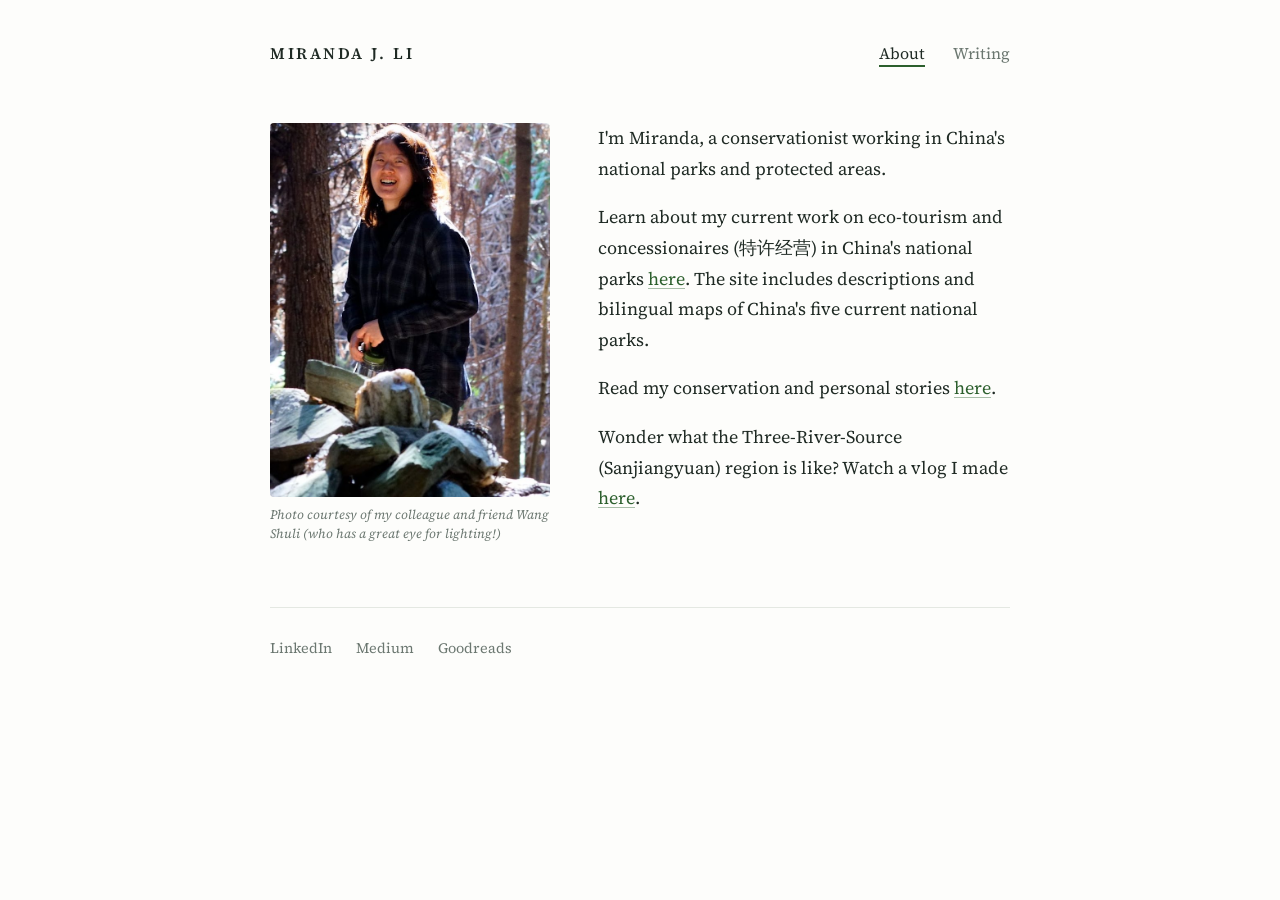
==== index.html @ 0c6e7264 "first version of site" ====
<!DOCTYPE html>
<html lang="en">
<head>
  <meta charset="utf-8">
  <meta name="viewport" content="width=device-width, initial-scale=1">
  <title>Miranda J. Li</title>
  <meta name="description" content="Miranda J. Li, conservationist working in China's national parks and protected areas.">
  <link rel="preconnect" href="https://fonts.googleapis.com">
  <link rel="preconnect" href="https://fonts.gstatic.com" crossorigin>
  <link rel="stylesheet" href="https://fonts.googleapis.com/css2?family=Source+Serif+4:ital,opsz,wght@0,8..60,400;0,8..60,600;1,8..60,400&display=swap">
  <link rel="stylesheet" href="style.css">
</head>
<body>

  <!-- ===== Navigation (same on every page) ===== -->
  <header class="site-header">
    <a class="site-name" href="index.html">MIRANDA J. LI</a>
    <nav>
      <a href="index.html" aria-current="page">About</a>
      <a href="writing.html">Writing</a>
    </nav>
  </header>

  <main>
    <section class="intro">
      <figure class="portrait">
        <!-- To change the photo: replace images/portrait.jpg with your own file of the same name -->
        <img src="images/portrait.jpg" alt="Miranda smiling in a forest">
        <figcaption>Photo courtesy of my colleague and friend Wang Shuli (who has a great eye for lighting!)</figcaption>
      </figure>
      <div>
        <p class="lead">I'm Miranda, a conservationist working in China's national parks and protected areas.</p>

        <p>Learn about my current work on eco-tourism and concessionaires (特许经营) in China's national parks
          <a href="https://www.yunjoynature.org/">here</a>. The site includes descriptions and bilingual maps of China's five current national parks.</p>

        <p>Read my conservation and personal stories <a href="writing.html">here</a>.</p>

        <p>Wonder what the Three-River-Source (Sanjiangyuan) region is like? Watch a vlog I made
          <a href="https://www.youtube.com/watch?v=DVLy5TYhTEs">here</a>.</p>
      </div>
    </section>
  </main>

  <!-- ===== Footer (same on every page) ===== -->
  <footer class="site-footer">
    <a href="https://www.linkedin.com/in/mirandali/">LinkedIn</a>
    <a href="https://mirandali.medium.com/">Medium</a>
    <a href="https://www.goodreads.com/user/show/40300286-miranda">Goodreads</a>
  </footer>

</body>
</html>
---- style.css ----
/* =========================================================
   Shared styles for every page.
   Change colors and fonts here and the whole site updates.
   The font itself is loaded by the <link> tags in each page's <head>.
   ========================================================= */
:root {
  --font: "Source Serif 4", Georgia, "Times New Roman", serif;
  --ink: #1f2a24;        /* main text */
  --muted: #6b7770;      /* captions, dates, nav */
  --accent: #2c5f2d;     /* links, hover color */
  --paper: #fdfdfb;      /* page background */
  --rule: #e4e8e2;       /* thin divider lines */
  --max: 780px;          /* content width */
}

* { box-sizing: border-box; }
html { -webkit-text-size-adjust: 100%; }
body {
  margin: 0;
  background: var(--paper);
  color: var(--ink);
  font-family: var(--font);
  font-size: 18px;
  line-height: 1.7;
  -webkit-font-smoothing: antialiased;
}
img { max-width: 100%; display: block; }

a {
  color: var(--accent);
  text-decoration: underline;
  text-decoration-thickness: 1px;
  text-underline-offset: 3px;
  text-decoration-color: color-mix(in srgb, var(--accent) 40%, transparent);
  transition: color .15s, text-decoration-color .15s;
}
a:hover { text-decoration-color: currentColor; }

/* ---- Top navigation ---- */
.site-header {
  display: flex; flex-wrap: wrap; align-items: baseline; justify-content: space-between;
  gap: .5rem 2rem;
  max-width: var(--max); margin: 0 auto; padding: 2.5rem 1.25rem 1.5rem;
}
.site-name {
  font-size: 1rem; font-weight: 600; letter-spacing: .16em;
  color: var(--ink); text-decoration: none;
}
.site-header nav { display: flex; gap: 1.75rem; }
.site-header nav a {
  font-size: 1rem; color: var(--muted); text-decoration: none;
}
.site-header nav a:hover,
.site-header nav a[aria-current="page"] { color: var(--ink); }
.site-header nav a[aria-current="page"] {
  text-decoration: underline; text-decoration-color: var(--accent);
  text-decoration-thickness: 2px; text-underline-offset: 6px;
}

/* ---- Page body ---- */
main { max-width: var(--max); margin: 0 auto; padding: 0 1.25rem 4rem; }
h1, h2 { font-weight: 600; line-height: 1.3; letter-spacing: -.01em; }
h1 { font-size: 2.1rem; margin: 2rem 0 2.25rem; }
h2 { font-size: 1.25rem; margin: 0 0 .3rem; }

/* Home page: portrait photo beside the intro text */
.intro {
  display: grid; grid-template-columns: 280px 1fr; gap: 3rem;
  align-items: start; margin-top: 2rem;
}
.portrait { margin: 0; }
.portrait img { width: 100%; aspect-ratio: 3 / 4; object-fit: cover; border-radius: 4px; }
.portrait figcaption {
  font-size: .8rem; font-style: italic; line-height: 1.45;
  color: var(--muted); margin-top: .6rem;
}
.intro .lead { margin-top: 0; }
@media (max-width: 700px) {
  .intro { grid-template-columns: 1fr; gap: 1.75rem; }
  .portrait { max-width: 300px; }
}

/* ---- Writing list ---- */
.post {
  display: grid; grid-template-columns: 180px 1fr; gap: 1.75rem;
  align-items: start;
  padding: 2rem 0; border-top: 1px solid var(--rule);
}
.post:first-of-type { border-top: 0; padding-top: 0; }
.post img {
  width: 100%; aspect-ratio: 4 / 3; object-fit: cover; border-radius: 4px;
  transition: opacity .15s;
}
.post > a:hover img { opacity: .85; }
.post h2 a { color: var(--ink); text-decoration: none; }
.post h2 a:hover { color: var(--accent); }
.meta { font-size: .85rem; color: var(--muted); margin: 0 0 .6rem; }
.post p { margin-top: 0; }
.post p:last-child { margin-bottom: 0; }
.more { margin-top: 1rem; padding-top: 2rem; border-top: 1px solid var(--rule); }

@media (max-width: 600px) {
  body { font-size: 17px; }
  h1 { font-size: 1.8rem; }
  .post { grid-template-columns: 1fr; gap: 1rem; }
  .post img { aspect-ratio: 16 / 9; }
}

/* ---- Footer ---- */
.site-footer {
  display: flex; flex-wrap: wrap; gap: .5rem 1.5rem;
  /* same width as the content above, so the divider lines up with the text */
  width: min(calc(var(--max) - 2.5rem), calc(100% - 2.5rem));
  margin: 0 auto; padding: 1.75rem 0 3.5rem;
  border-top: 1px solid var(--rule);
  font-size: .9rem;
}
.site-footer a { color: var(--muted); text-decoration: none; }
.site-footer a:hover { color: var(--accent); }
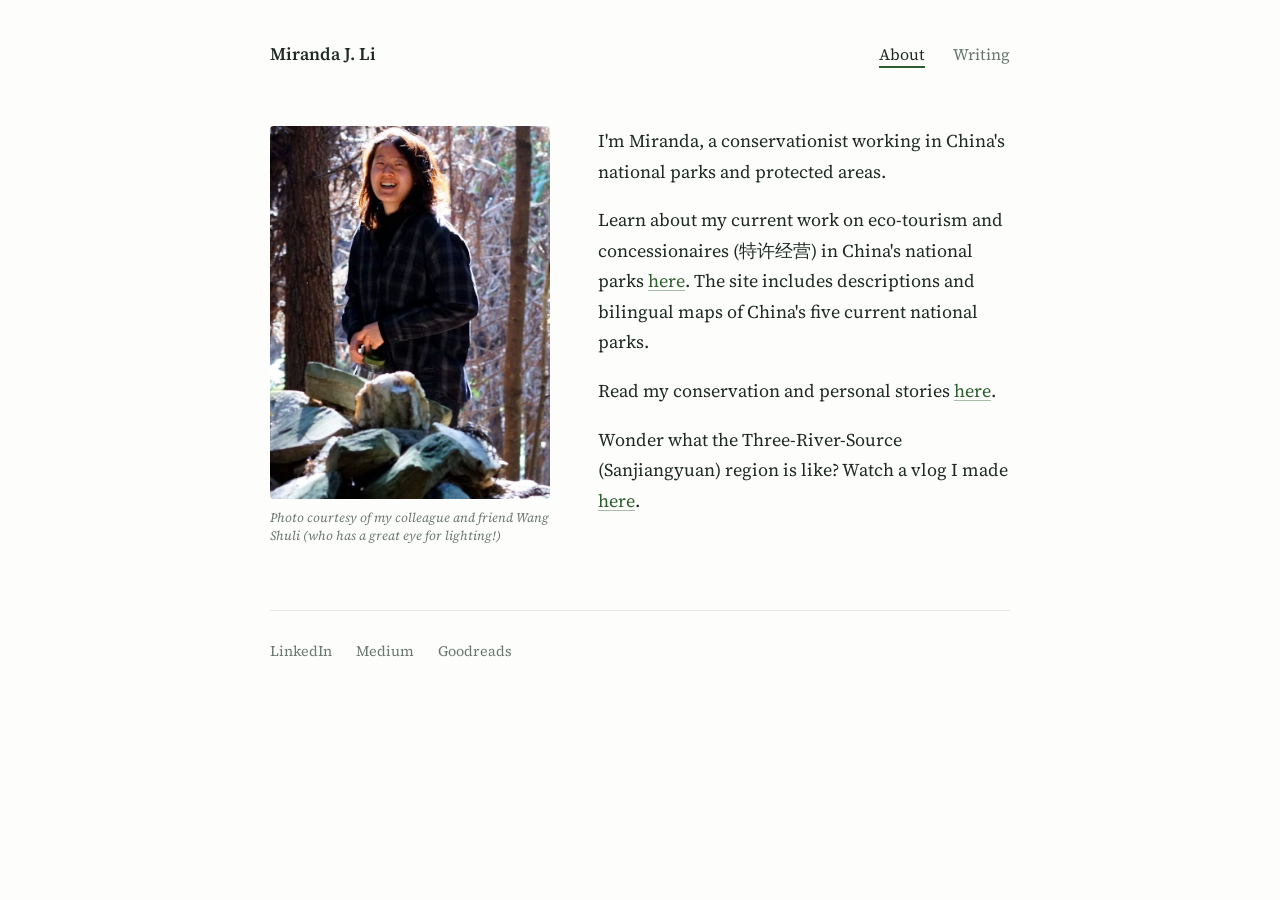
==== commit bcf58517: "changed formatting" ====
--- a/index.html
+++ b/index.html
@@ -14,7 +14,7 @@
 
   <!-- ===== Navigation (same on every page) ===== -->
   <header class="site-header">
-    <a class="site-name" href="index.html">MIRANDA J. LI</a>
+    <a class="site-name" href="index.html">Miranda J. Li</a>
     <nav>
       <a href="index.html" aria-current="page">About</a>
       <a href="writing.html">Writing</a>
--- a/style.css
+++ b/style.css
@@ -43,7 +43,7 @@
   max-width: var(--max); margin: 0 auto; padding: 2.5rem 1.25rem 1.5rem;
 }
 .site-name {
-  font-size: 1rem; font-weight: 600; letter-spacing: .16em;
+  font-size: 1.1rem; font-weight: 600;
   color: var(--ink); text-decoration: none;
 }
 .site-header nav { display: flex; gap: 1.75rem; }
